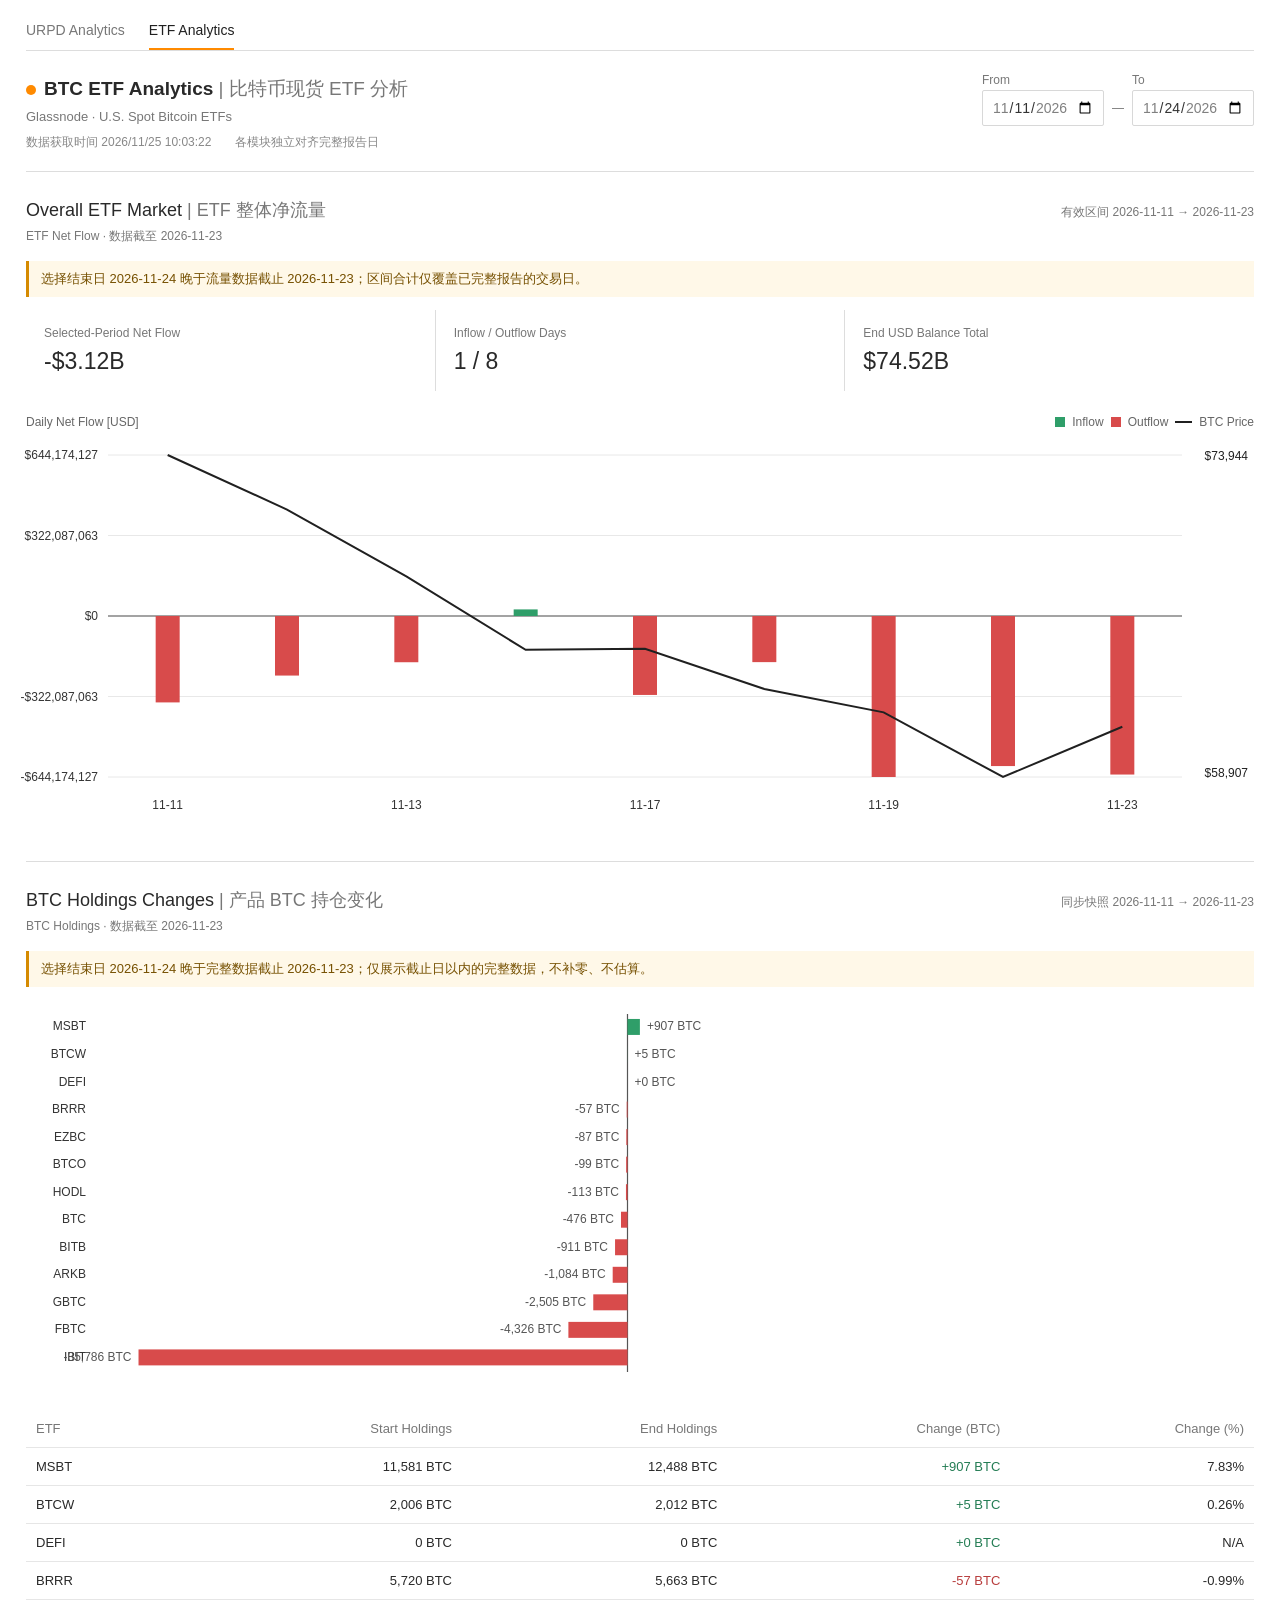
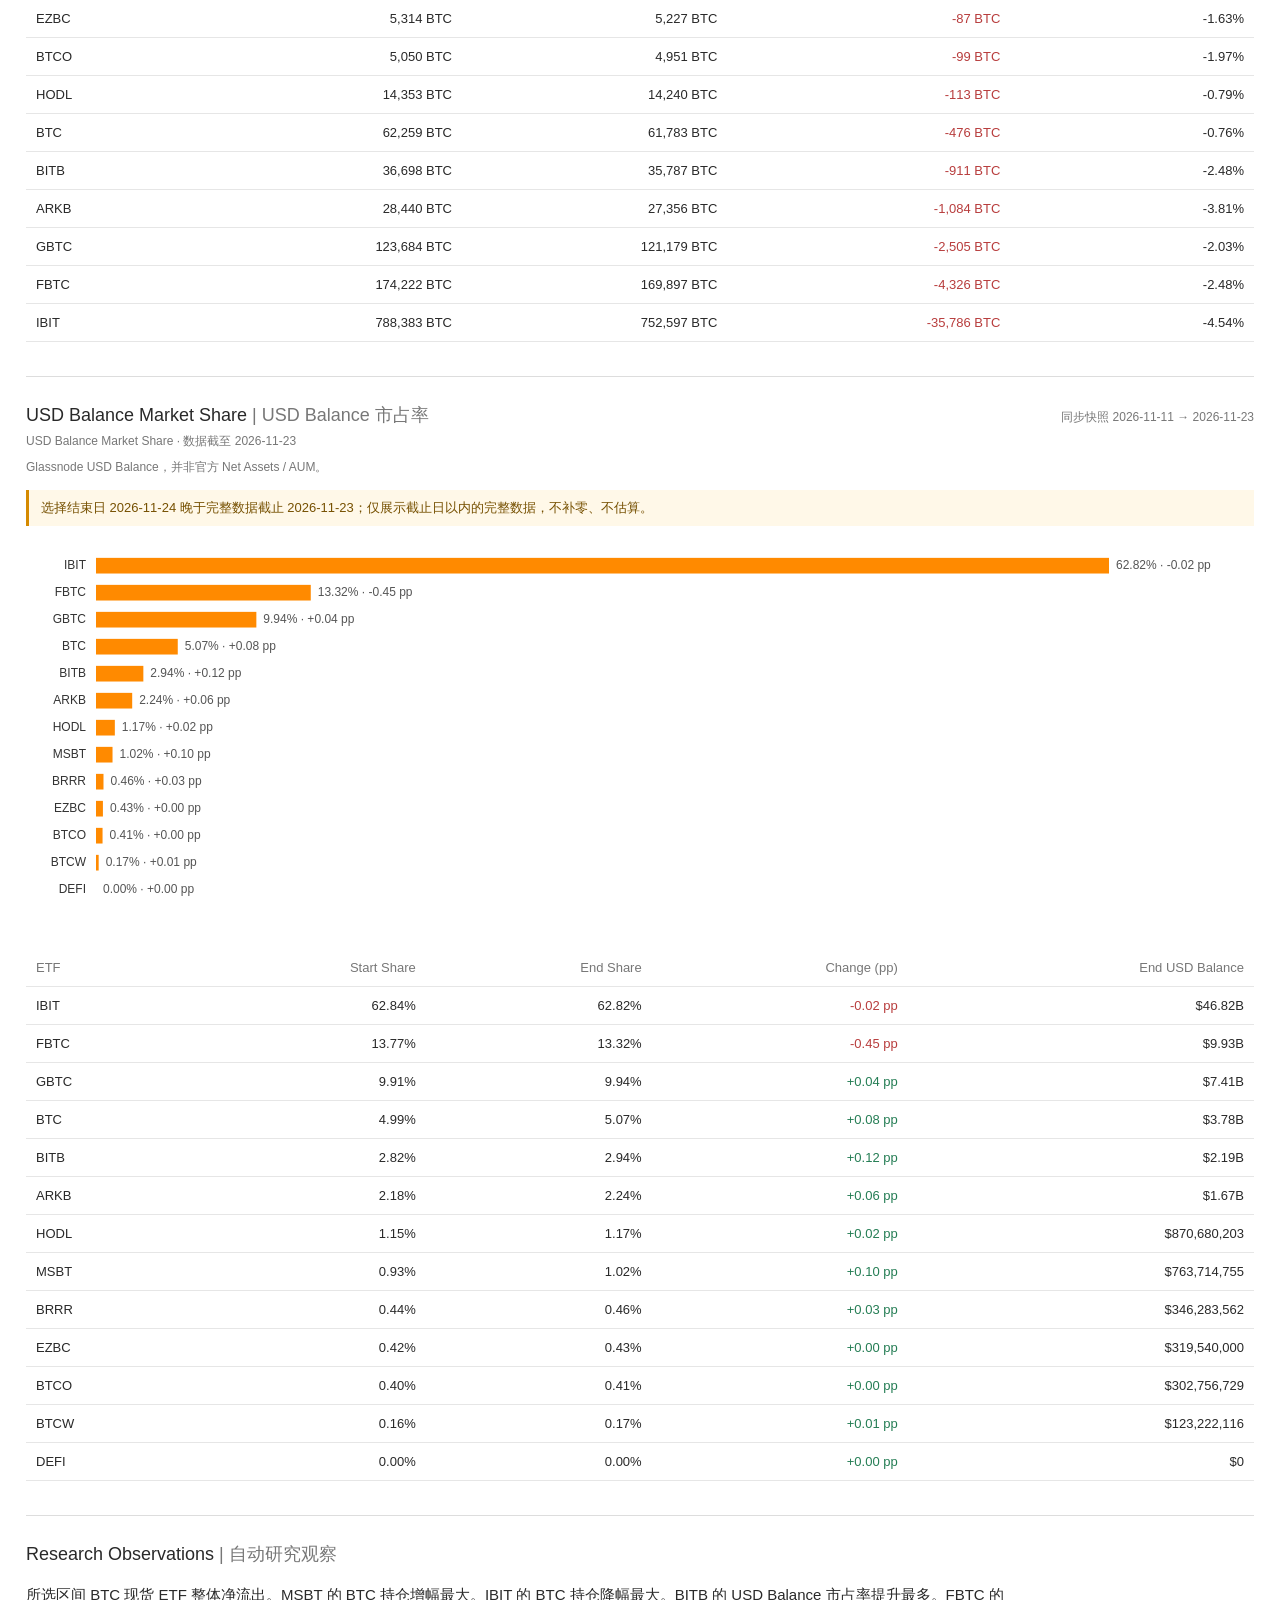
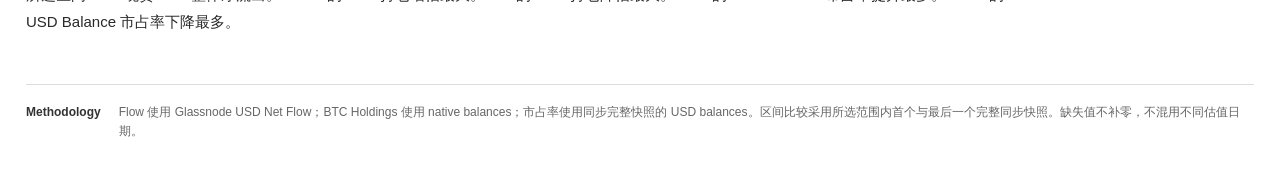
==== etf.html @ 30a41357 "Add Glassnode ETF analytics dashboard" ====
<!doctype html>
<html lang="zh-CN">
<head>
  <meta charset="utf-8">
  <meta name="viewport" content="width=device-width, initial-scale=1">
  <title>BTC ETF Analytics</title>
  <link rel="stylesheet" href="styles.css">
  <link rel="stylesheet" href="etf.css">
</head>
<body>
  <main class="etf-page">
    <nav class="site-nav" aria-label="Analytics navigation"><a href="index.html">URPD Analytics</a><a class="active" href="etf.html">ETF Analytics</a></nav>
    <header class="etf-header">
      <div><h1>BTC ETF Analytics <span>| 比特币现货 ETF 分析</span></h1><p>Glassnode · U.S. Spot Bitcoin ETFs</p></div>
      <div class="range-picker"><label>From<input id="etfStartDate" type="date"></label><span>—</span><label>To<input id="etfEndDate" type="date"></label></div>
    </header>
    <div class="data-meta"><span id="retrievedAt">数据获取时间 —</span><span>各模块独立对齐完整报告日</span></div>

    <section class="etf-section" aria-labelledby="flowTitle">
      <div class="section-heading"><div><h2 id="flowTitle">Overall ETF Market <span>| ETF 整体净流量</span></h2><p id="flowCutoff" class="cutoff">ETF Net Flow · 数据截至 —</p></div><p id="flowEffective" class="effective-date"></p></div>
      <p id="flowWarning" class="module-warning" hidden></p>
      <div class="kpi-grid">
        <article><small>Selected-Period Net Flow</small><strong id="netFlowKpi">—</strong></article>
        <article><small>Inflow / Outflow Days</small><strong id="flowDaysKpi">—</strong></article>
        <article><small>End USD Balance Total</small><strong id="flowAssetsKpi">—</strong></article>
      </div>
      <div class="chart-title"><span>Daily Net Flow [USD]</span><span><i class="legend-positive"></i>Inflow <i class="legend-negative"></i>Outflow <i class="legend-line"></i>BTC Price</span></div>
      <div class="svg-wrap flow-chart-wrap"><svg id="flowChart" role="img" aria-label="Daily ETF net flows and Bitcoin price"></svg><div id="flowTooltip" class="etf-tooltip"></div></div>
    </section>

    <section class="etf-section" aria-labelledby="holdingsTitle">
      <div class="section-heading"><div><h2 id="holdingsTitle">BTC Holdings Changes <span>| 产品 BTC 持仓变化</span></h2><p id="holdingsCutoff" class="cutoff">BTC Holdings · 数据截至 —</p></div><p id="holdingsEffective" class="effective-date"></p></div>
      <p id="holdingsWarning" class="module-warning" hidden></p>
      <div class="svg-wrap ranking-wrap"><svg id="holdingsChart" role="img" aria-label="ETF Bitcoin holdings changes ranking"></svg><div id="holdingsTooltip" class="etf-tooltip"></div></div>
      <div class="table-wrap"><table><thead><tr><th>ETF</th><th>Start Holdings</th><th>End Holdings</th><th><button data-holdings-sort="change">Change (BTC)</button></th><th><button data-holdings-sort="changePct">Change (%)</button></th></tr></thead><tbody id="holdingsTable"></tbody></table></div>
    </section>

    <section class="etf-section" aria-labelledby="shareTitle">
      <div class="section-heading"><div><h2 id="shareTitle">USD Balance Market Share <span>| USD Balance 市占率</span></h2><p id="shareCutoff" class="cutoff">USD Balance Market Share · 数据截至 —</p></div><p id="shareEffective" class="effective-date"></p></div>
      <p class="method-label">Glassnode USD Balance，并非官方 Net Assets / AUM。</p>
      <p id="shareWarning" class="module-warning" hidden></p>
      <div class="svg-wrap ranking-wrap"><svg id="shareChart" role="img" aria-label="ETF USD balance market share ranking"></svg><div id="shareTooltip" class="etf-tooltip"></div></div>
      <div class="table-wrap"><table><thead><tr><th>ETF</th><th>Start Share</th><th>End Share</th><th>Change (pp)</th><th>End USD Balance</th></tr></thead><tbody id="shareTable"></tbody></table></div>
    </section>

    <section class="etf-section observations"><h2>Research Observations <span>| 自动研究观察</span></h2><p id="researchSummary">—</p></section>
    <footer class="methodology"><b>Methodology</b><span>Flow 使用 Glassnode USD Net Flow；BTC Holdings 使用 native balances；市占率使用同步完整快照的 USD balances。区间比较采用所选范围内首个与最后一个完整同步快照。缺失值不补零，不混用不同估值日期。</span></footer>
  </main>
  <script src="etf-data.js"></script>
  <script src="etf-core.js"></script>
  <script src="etf-app.js"></script>
</body>
</html>
---- styles.css ----
*{box-sizing:border-box}html,body{height:100%;margin:0}body{font-family:Arial,"PingFang SC",sans-serif;color:#292929;background:#fff}main{height:100%;min-height:560px;padding:22px 26px 12px;display:flex;flex-direction:column}header{display:flex;align-items:center;justify-content:space-between;gap:20px;margin-bottom:18px}h1{margin:0;font-size:1rem;font-weight:500}h1::before{content:"";display:inline-block;width:10px;height:10px;margin-right:8px;border-radius:50%;background:#ff8a00}.range-picker{display:flex;align-items:end;gap:8px;color:#777;font-size:12px}.range-picker label{display:flex;flex-direction:column;gap:3px}.range-picker span{height:36px;display:flex;align-items:center}.range-picker input{height:36px;border:1px solid #d8d8d8;border-radius:2px;background:#fff;padding:0 9px;color:#333;font:14px Arial,sans-serif}#selectionSummary{display:flex;align-items:center;gap:32px;margin:-4px 0 12px 64px}#selectionSummary[hidden]{display:none}#selectionSummary span{display:flex;align-items:baseline;gap:8px}#selectionSummary small{color:#777;font-size:12px}#selectionSummary b{font-size:14px;font-weight:500}#chartWrap{position:relative;flex:1;min-height:500px;user-select:none}#chart{display:block;width:100%;height:100%;overflow:visible;touch-action:none}.grid{stroke:#e8e8e8;stroke-width:1}.axis{fill:#5f5f5f;font:12px Arial,sans-serif}.bar-hit{fill:transparent;cursor:crosshair}.retained{fill:#f6b454}.increase{fill:#ff8a00}.decrease{fill:url(#decreasePattern)}.single{fill:#ff8a00}.bar-group:hover .retained,.bar-group:hover .single{fill:#e99a2c}.bar-group:hover .increase{fill:#e77600}.selection-band{fill:#3d79b8;fill-opacity:.12;stroke:#3d79b8;stroke-width:1;pointer-events:none}.selection-edge{stroke:#3d79b8;stroke-width:2;pointer-events:none}.price{stroke:#252525;stroke-width:2.5;stroke-dasharray:6 4}.price-label-bg{fill:#252525}.price-label{fill:#fff;font:600 12px Arial,sans-serif}.crosshair{stroke:#97a4b0;stroke-width:1;stroke-dasharray:2 2;pointer-events:none}#tooltip{display:none;position:absolute;pointer-events:none;z-index:2;min-width:310px;background:#fff;border:1px solid #ddd;box-shadow:0 4px 18px rgba(0,0,0,.16);font-size:.88rem;white-space:nowrap}.tip-price,.tip-row{padding:9px 12px}.tip-price{border-bottom:1px solid #e7e7e7;font-weight:600}.tip-row{display:flex;justify-content:space-between;gap:22px}.tip-row+.tip-row{padding-top:0}.tip-row span{color:#777}.positive{color:#e77600}.negative{color:#666}@media(max-width:700px){main{padding:16px 12px 8px}header{align-items:flex-start;flex-direction:column;gap:10px}h1{font-size:.85rem}.range-picker{width:100%}.range-picker label{flex:1}.range-picker input{width:100%;min-width:0}#selectionSummary{margin:0 0 10px;gap:10px;align-items:flex-start;flex-direction:column}#chartWrap{min-height:430px}.axis{font-size:10px}}
.site-nav{display:flex;gap:24px;border-bottom:1px solid #ddd;margin-bottom:22px}.site-nav a{padding:0 0 10px;color:#777;text-decoration:none;font-size:14px}.site-nav a.active{color:#202020;border-bottom:2px solid #ff8a00}

main{height:auto;min-height:100%}#chartWrap{height:min(68vh,680px);flex:none}.migration-heading{display:flex;align-items:center;gap:9px;margin-bottom:18px}.migration-heading h2{margin:0;font-size:18px;font-weight:500}.migration-heading h2 span{color:#777;font-weight:400}.info-button{position:relative;width:22px;height:22px;border:1px solid #bbb;border-radius:50%;background:#fff;color:#666;font:600 12px Arial,sans-serif}.info-popover{display:none;position:absolute;left:28px;top:-8px;z-index:5;width:390px;padding:12px 14px;background:#252525;color:#fff;text-align:left;font:400 13px/1.55 Arial,"PingFang SC",sans-serif;box-shadow:0 4px 18px rgba(0,0,0,.18)}.info-button:hover .info-popover,.info-button:focus .info-popover{display:block}.migration-metrics{display:flex;gap:56px;margin:0 0 18px 64px}.migration-metrics div{display:flex;flex-direction:column;gap:5px}.migration-metrics small{color:#777;font-size:12px}.migration-metrics strong{font-size:26px;font-weight:500}.migration-warning{margin:0 0 12px 64px;color:#8b5b00;font-size:13px}#migrationSection{border-top:1px solid #ddd;padding:26px 0 32px}#migrationChartWrap{position:relative;height:280px}#migrationChart{display:block;width:100%;height:100%;overflow:visible}.migration-bar{fill:#ff8a00}.migration-bar:hover{fill:#e77600}#migrationTooltip{display:none;position:absolute;z-index:6;pointer-events:none;background:#fff;border:1px solid #ddd;box-shadow:0 4px 18px rgba(0,0,0,.16);padding:10px 12px;font-size:13px;line-height:1.55;white-space:nowrap}@media(max-width:700px){.migration-heading{align-items:flex-start}.migration-heading h2{font-size:16px}.migration-metrics{margin-left:0;gap:20px;flex-direction:column}.info-popover{left:auto;right:0;top:28px;width:min(330px,85vw)}.migration-warning{margin-left:0}#migrationChartWrap{height:240px}}
main{height:auto;min-height:100%}#chartWrap{height:min(68vh,680px);flex:none}.migration-heading{display:flex;align-items:center;gap:9px;margin-bottom:18px}.migration-heading h2{margin:0;font-size:18px;font-weight:500}.migration-heading h2 span{color:#777;font-weight:400}.info-button{position:relative;width:22px;height:22px;border:1px solid #bbb;border-radius:50%;background:#fff;color:#666;font:600 12px Arial,sans-serif}.info-popover{display:none;position:absolute;left:28px;top:-8px;z-index:5;width:390px;padding:12px 14px;background:#252525;color:#fff;text-align:left;font:400 13px/1.55 Arial,"PingFang SC",sans-serif;box-shadow:0 4px 18px rgba(0,0,0,.18)}.info-button:hover .info-popover,.info-button:focus .info-popover{display:block}.migration-periods{display:grid;grid-template-columns:repeat(3,minmax(0,1fr));gap:0;margin:0 0 18px 64px}.migration-period{display:grid;grid-template-columns:1fr 1fr;gap:18px 28px;padding:0 28px;border-left:1px solid #ddd}.migration-period:first-child{padding-left:0;border-left:0}.migration-period h3{grid-column:1/-1;margin:0;font-size:14px;font-weight:500}.migration-period div{display:flex;flex-direction:column;gap:5px;min-width:0}.migration-period small{color:#777;font-size:12px}.migration-period strong{font-size:24px;font-weight:500;white-space:nowrap}.migration-warning{margin:0 0 12px 64px;color:#8b5b00;font-size:13px}#migrationSection{border-top:1px solid #ddd;padding:26px 0 32px}#migrationChartWrap{position:relative;height:280px}#migrationChart{display:block;width:100%;height:100%;overflow:visible}.migration-bar{fill:#ff8a00}.migration-bar:hover{fill:#e77600}#migrationTooltip{display:none;position:absolute;z-index:6;pointer-events:none;background:#fff;border:1px solid #ddd;box-shadow:0 4px 18px rgba(0,0,0,.16);padding:10px 12px;font-size:13px;line-height:1.55;white-space:nowrap}@media(max-width:900px){.migration-periods{margin-left:0;grid-template-columns:1fr}.migration-period,.migration-period:first-child{padding:16px 0;border-left:0;border-top:1px solid #eee}.migration-period:first-child{padding-top:0;border-top:0}}@media(max-width:700px){.migration-heading{align-items:flex-start}.migration-heading h2{font-size:16px}.info-popover{left:auto;right:0;top:28px;width:min(330px,85vw)}.migration-warning{margin-left:0}#migrationChartWrap{height:240px}}

#depletionSection{border-top:1px solid #ddd;padding:26px 0 38px}.depletion-heading{display:flex;align-items:center;gap:9px;margin-bottom:18px}.depletion-heading h2{margin:0;font-size:18px;font-weight:500}.depletion-heading h2 span,.depletion-chart-title span{color:#777;font-weight:400}.depletion-periods{display:grid;grid-template-columns:repeat(3,minmax(0,1fr));margin:0 0 18px 64px}.depletion-period{display:grid;grid-template-columns:1fr 1fr;gap:18px 28px;padding:0 28px;border-left:1px solid #ddd}.depletion-period:first-child{padding-left:0;border-left:0}.depletion-period h3{grid-column:1/-1;margin:0;font-size:14px;font-weight:500}.depletion-period div{display:flex;flex-direction:column;gap:5px;min-width:0}.depletion-period small,.depletion-quality small{color:#777;font-size:12px}.depletion-period strong{font-size:18px;font-weight:500;white-space:nowrap}.depletion-quality{display:flex;gap:34px;margin:0 0 16px 64px}.depletion-quality span{display:flex;align-items:baseline;gap:8px}.depletion-quality b{font-size:14px;font-weight:500}.depletion-warning{margin:0 0 14px 64px;color:#8b5b00;font-size:13px}.depletion-chart-title{margin:24px 0 12px;font-size:15px;font-weight:500}#depletionChartWrap{position:relative;height:360px}#depletionChart{display:block;width:100%;height:100%;overflow:visible}.depletion-profit{fill:#2f9e69}.depletion-loss{fill:#d84b4b}.depletion-price-line{fill:none;stroke:#202020;stroke-width:2}.depletion-zero{stroke:#555;stroke-width:1.5}.depletion-price-axis{fill:#202020;font:12px Arial,sans-serif}#depletionTooltip{display:none;position:absolute;z-index:6;pointer-events:none;background:#fff;border:1px solid #ddd;box-shadow:0 4px 18px rgba(0,0,0,.16);padding:10px 12px;font-size:13px;line-height:1.65;white-space:nowrap}@media(max-width:900px){.depletion-periods{margin-left:0;grid-template-columns:1fr}.depletion-period,.depletion-period:first-child{padding:16px 0;border-left:0;border-top:1px solid #eee}.depletion-period:first-child{padding-top:0;border-top:0}.depletion-quality{margin-left:0;flex-direction:column;gap:8px}}@media(max-width:700px){.depletion-heading{align-items:flex-start}.depletion-heading h2{font-size:16px}.depletion-warning{margin-left:0}#depletionChartWrap{height:300px}}
#depletionSection{border-top:1px solid #ddd;padding:26px 0 38px}.depletion-heading{display:flex;align-items:center;gap:9px;margin-bottom:18px}.depletion-heading h2{margin:0;font-size:18px;font-weight:500}.depletion-heading h2 span,.depletion-chart-title span{color:#777;font-weight:400}.depletion-periods{display:grid;grid-template-columns:repeat(3,minmax(0,1fr));margin:0 0 18px 64px}.depletion-period{display:grid;grid-template-columns:1fr 1fr;gap:18px 28px;padding:0 28px;border-left:1px solid #ddd}.depletion-period:first-child{padding-left:0;border-left:0}.depletion-period h3{grid-column:1/-1;margin:0;font-size:14px;font-weight:500}.depletion-period div{display:flex;flex-direction:column;gap:5px;min-width:0}.depletion-period small,.depletion-quality small{color:#777;font-size:12px}.depletion-period strong{font-size:18px;font-weight:500;white-space:nowrap}#depletionProfit,#depletion7dProfit,#depletion30dProfit{color:#247d54}#depletionLoss,#depletion7dLoss,#depletion30dLoss{color:#b83d3d}.depletion-quality{display:flex;gap:34px;margin:0 0 16px 64px}.depletion-quality span{display:flex;align-items:baseline;gap:8px}.depletion-quality b{font-size:14px;font-weight:500}.depletion-warning{margin:0 0 14px 64px;color:#8b5b00;font-size:13px}.depletion-chart-heading{display:flex;align-items:center;justify-content:space-between;gap:20px;margin:24px 0 12px}.depletion-chart-title{margin:0;font-size:15px;font-weight:500}.depletion-legend{display:flex;gap:18px;color:#666;font-size:12px}.depletion-legend span{display:flex;align-items:center;gap:6px}.depletion-legend i{display:inline-block;width:10px;height:10px}.profit-key{background:#2f9e69}.loss-key{background:#d84b4b}.depletion-legend .price-key{width:16px;height:0;border-top:2px solid #202020}#depletionChartWrap{position:relative;height:360px}#depletionChart{display:block;width:100%;height:100%;overflow:visible}.depletion-profit{fill:#2f9e69}.depletion-loss{fill:#d84b4b}.depletion-profit-text{color:#247d54}.depletion-loss-text{color:#b83d3d}.depletion-price-line{fill:none;stroke:#202020;stroke-width:2}.depletion-zero{stroke:#555;stroke-width:1.5}.depletion-price-axis{fill:#202020;font:12px Arial,sans-serif}#depletionTooltip{display:none;position:absolute;z-index:6;pointer-events:none;background:#fff;border:1px solid #ddd;box-shadow:0 4px 18px rgba(0,0,0,.16);padding:10px 12px;font-size:13px;line-height:1.65;white-space:nowrap}@media(max-width:900px){.depletion-periods{margin-left:0;grid-template-columns:1fr}.depletion-period,.depletion-period:first-child{padding:16px 0;border-left:0;border-top:1px solid #eee}.depletion-period:first-child{padding-top:0;border-top:0}.depletion-quality{margin-left:0;flex-direction:column;gap:8px}}@media(max-width:700px){.depletion-heading{align-items:flex-start}.depletion-heading h2{font-size:16px}.depletion-warning{margin-left:0}.depletion-chart-heading{align-items:flex-start;flex-direction:column}.depletion-legend{flex-wrap:wrap}#depletionChartWrap{height:300px}}

.depletion-periods{gap:28px;margin-left:64px}.composition-period{min-width:0}.composition-period h3{margin:0 0 12px;font-size:14px;font-weight:500}.composition-labels{display:flex;justify-content:space-between;gap:16px;margin-bottom:8px;font-size:13px}.composition-labels span:first-child,.composition-labels span:first-child b{color:#247d54}.composition-labels span:last-child,.composition-labels span:last-child b{color:#b83d3d}.composition-labels b{font-weight:500}.composition-track{display:flex;width:100%;height:14px;overflow:hidden;background:#e6e6e6}.composition-track i{display:block;height:100%;transition:width .2s ease}.composition-track i:first-child{background:#2f9e69}.composition-track i:last-child{background:#d84b4b}.composition-track.is-na{background:repeating-linear-gradient(135deg,#e6e6e6 0,#e6e6e6 6px,#f2f2f2 6px,#f2f2f2 12px)}.quality-note{color:#8b5b00}@media(max-width:900px){.depletion-periods{margin-left:0}.composition-period{padding:16px 0;border-top:1px solid #eee}.composition-period:first-child{padding-top:0;border-top:0}}
---- etf.css ----
.site-nav{display:flex;gap:24px;border-bottom:1px solid #ddd;margin-bottom:22px}.site-nav a{padding:0 0 10px;color:#777;text-decoration:none;font-size:14px}.site-nav a.active{color:#202020;border-bottom:2px solid #ff8a00}.etf-page{max-width:1500px;margin:auto}.etf-header{margin-bottom:8px}.etf-header h1{font-size:19px;font-weight:600}.etf-header h1 span,.etf-section h2 span{color:#777;font-weight:400}.etf-header p{margin:7px 0 0;color:#777;font-size:13px}.data-meta{display:flex;gap:24px;color:#888;font-size:12px;margin:0 0 20px}.etf-section{border-top:1px solid #ddd;padding:26px 0 34px}.section-heading{display:flex;align-items:flex-start;justify-content:space-between;gap:24px;margin-bottom:16px}.etf-section h2{margin:0;font-size:18px;font-weight:500}.cutoff,.effective-date,.method-label{margin:6px 0 0;color:#777;font-size:12px}.effective-date{text-align:right}.method-label{margin:-7px 0 14px}.module-warning{padding:9px 12px;border-left:3px solid #d58a00;background:#fff8e8;color:#765000;font-size:13px}.kpi-grid{display:grid;grid-template-columns:repeat(3,1fr);gap:1px;background:#ddd;margin-bottom:24px}.kpi-grid article{background:#fff;padding:16px 18px}.kpi-grid small{display:block;color:#777;font-size:12px;margin-bottom:8px}.kpi-grid strong{font-size:23px;font-weight:500}.chart-title{display:flex;justify-content:space-between;color:#666;font-size:12px;margin-bottom:8px}.chart-title span:last-child{display:flex;align-items:center;gap:7px}.chart-title i{display:inline-block;width:10px;height:10px}.legend-positive{background:#2f9e69}.legend-negative{background:#d84b4b}.chart-title .legend-line{width:17px;height:0;border-top:2px solid #202020}.svg-wrap{position:relative}.flow-chart-wrap{height:390px}.ranking-wrap{height:390px;margin-bottom:20px}.svg-wrap svg{display:block;width:100%;height:100%;overflow:visible}.etf-tooltip{display:none;position:absolute;z-index:8;pointer-events:none;padding:10px 12px;background:#fff;border:1px solid #ddd;box-shadow:0 4px 18px rgba(0,0,0,.16);font-size:13px;line-height:1.6;white-space:nowrap}.etf-positive{fill:#2f9e69}.etf-negative{fill:#d84b4b}.etf-price-line{fill:none;stroke:#202020;stroke-width:2}.etf-zero{stroke:#555;stroke-width:1.2}.rank-label{fill:#333;font:12px Arial,sans-serif}.rank-value{fill:#555;font:12px Arial,sans-serif}.table-wrap{overflow-x:auto}table{width:100%;border-collapse:collapse;font-size:13px}th,td{padding:11px 10px;border-bottom:1px solid #e6e6e6;text-align:right;white-space:nowrap}th:first-child,td:first-child{text-align:left}th{color:#777;font-weight:500}th button{border:0;background:none;color:inherit;font:inherit;cursor:pointer;padding:0}td.positive-value{color:#247d54}td.negative-value{color:#b83d3d}.observations p{max-width:1000px;font-size:15px;line-height:1.8}.methodology{display:flex;gap:18px;padding:18px 0 28px;border-top:1px solid #ddd;color:#666;font-size:12px;line-height:1.6}.methodology b{color:#333}.axis-right{fill:#202020;font:12px Arial,sans-serif}@media(max-width:760px){.site-nav{gap:18px}.etf-header,.section-heading{flex-direction:column}.effective-date{text-align:left}.data-meta{flex-direction:column;gap:6px}.kpi-grid{grid-template-columns:1fr}.flow-chart-wrap{height:320px}.ranking-wrap{height:430px}.chart-title{align-items:flex-start;flex-direction:column;gap:8px}.methodology{flex-direction:column}.etf-page{padding-left:12px;padding-right:12px}}
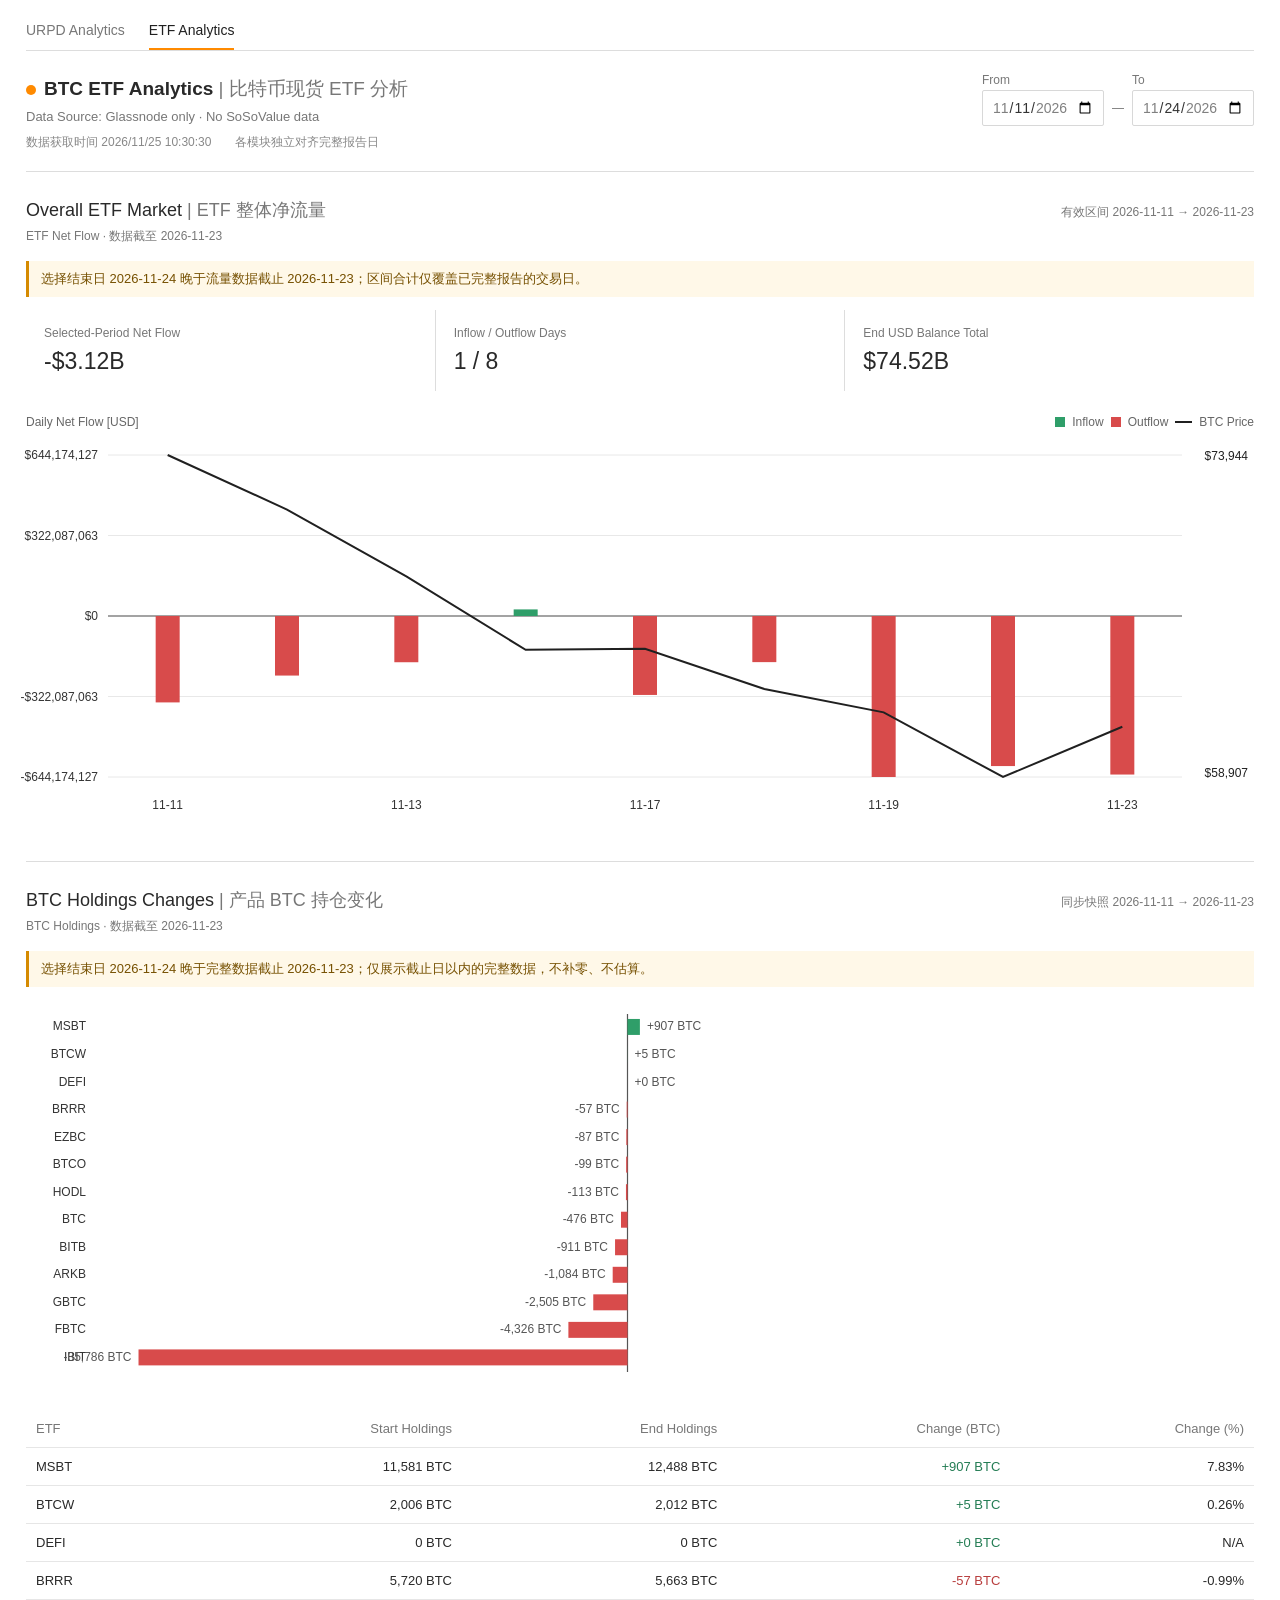
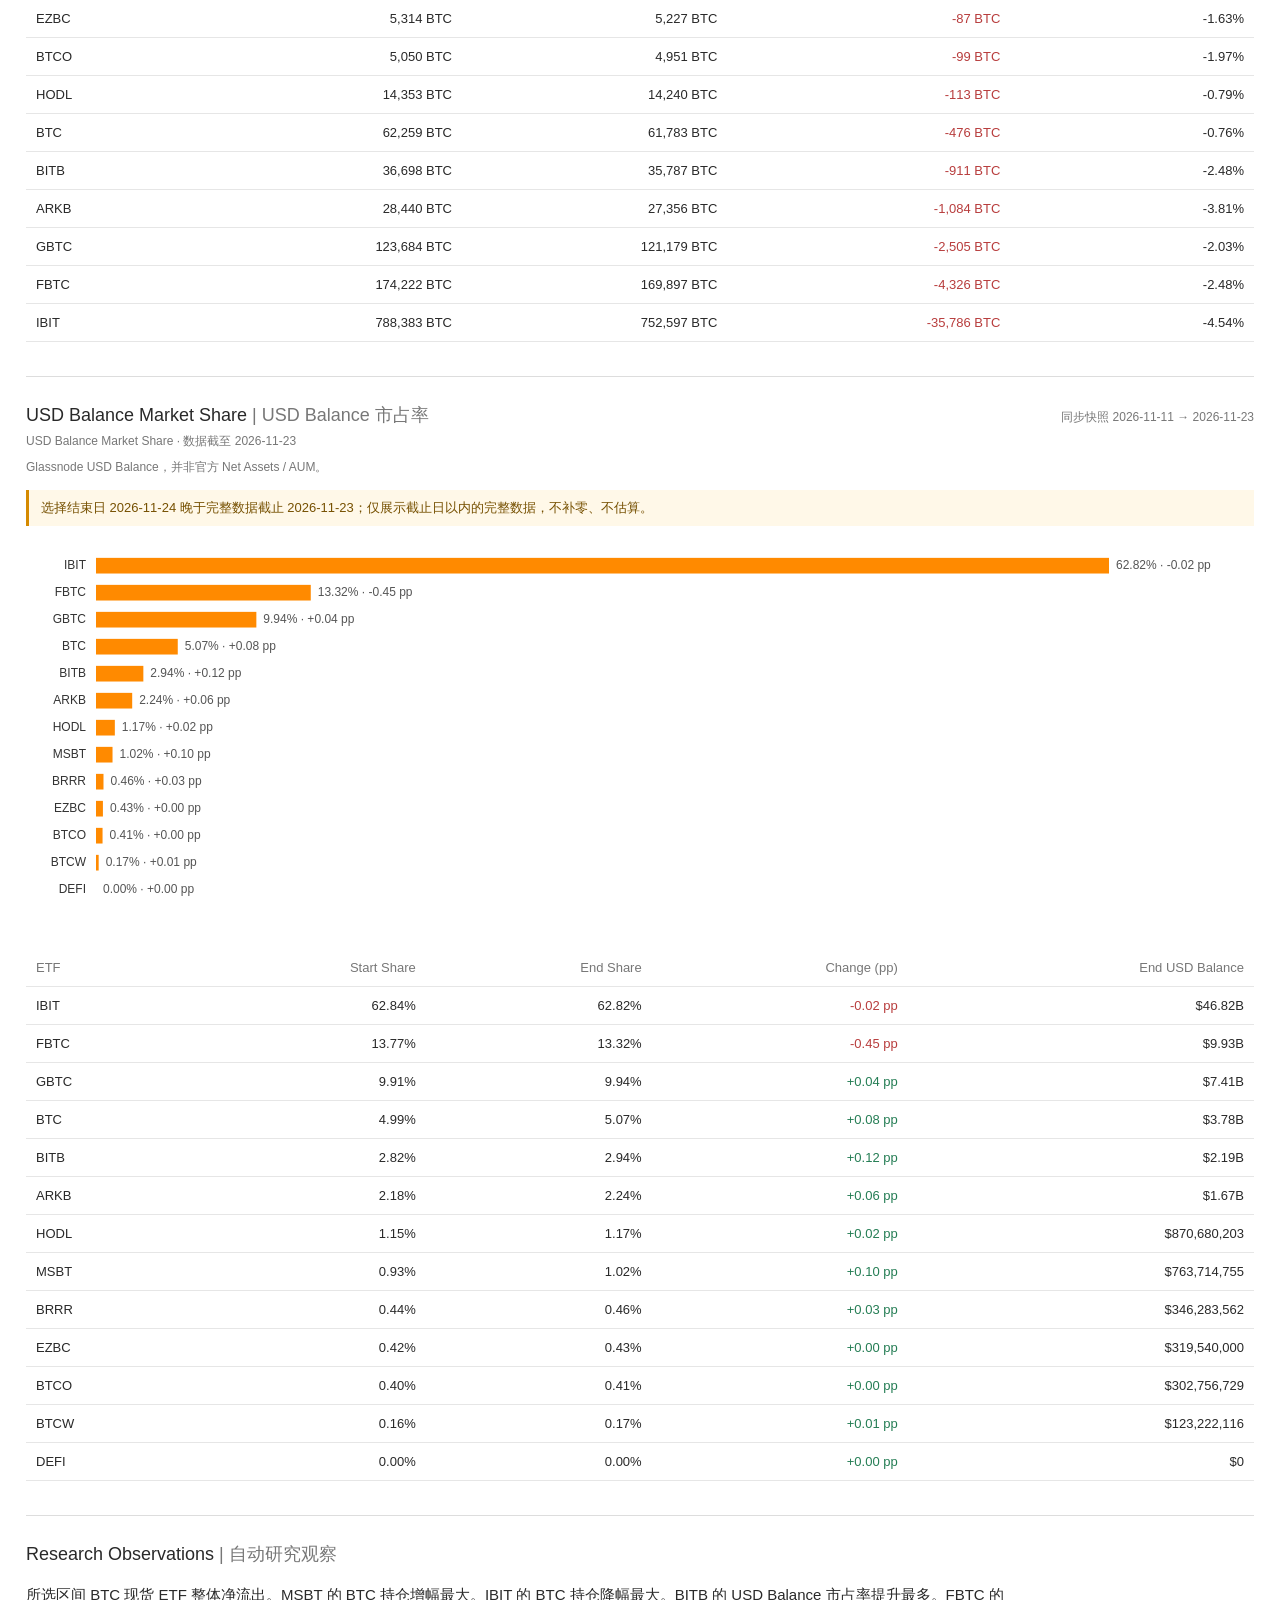
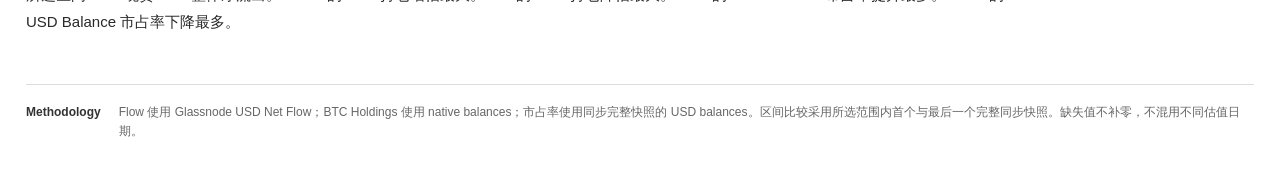
==== commit 71f69352: "Schedule daily data update for 15:00 CST" ====
--- a/etf.html
+++ b/etf.html
@@ -11,7 +11,7 @@
   <main class="etf-page">
     <nav class="site-nav" aria-label="Analytics navigation"><a href="index.html">URPD Analytics</a><a class="active" href="etf.html">ETF Analytics</a></nav>
     <header class="etf-header">
-      <div><h1>BTC ETF Analytics <span>| 比特币现货 ETF 分析</span></h1><p>Glassnode · U.S. Spot Bitcoin ETFs</p></div>
+      <div><h1>BTC ETF Analytics <span>| 比特币现货 ETF 分析</span></h1><p>Data Source: Glassnode only · No SoSoValue data</p></div>
       <div class="range-picker"><label>From<input id="etfStartDate" type="date"></label><span>—</span><label>To<input id="etfEndDate" type="date"></label></div>
     </header>
     <div class="data-meta"><span id="retrievedAt">数据获取时间 —</span><span>各模块独立对齐完整报告日</span></div>
